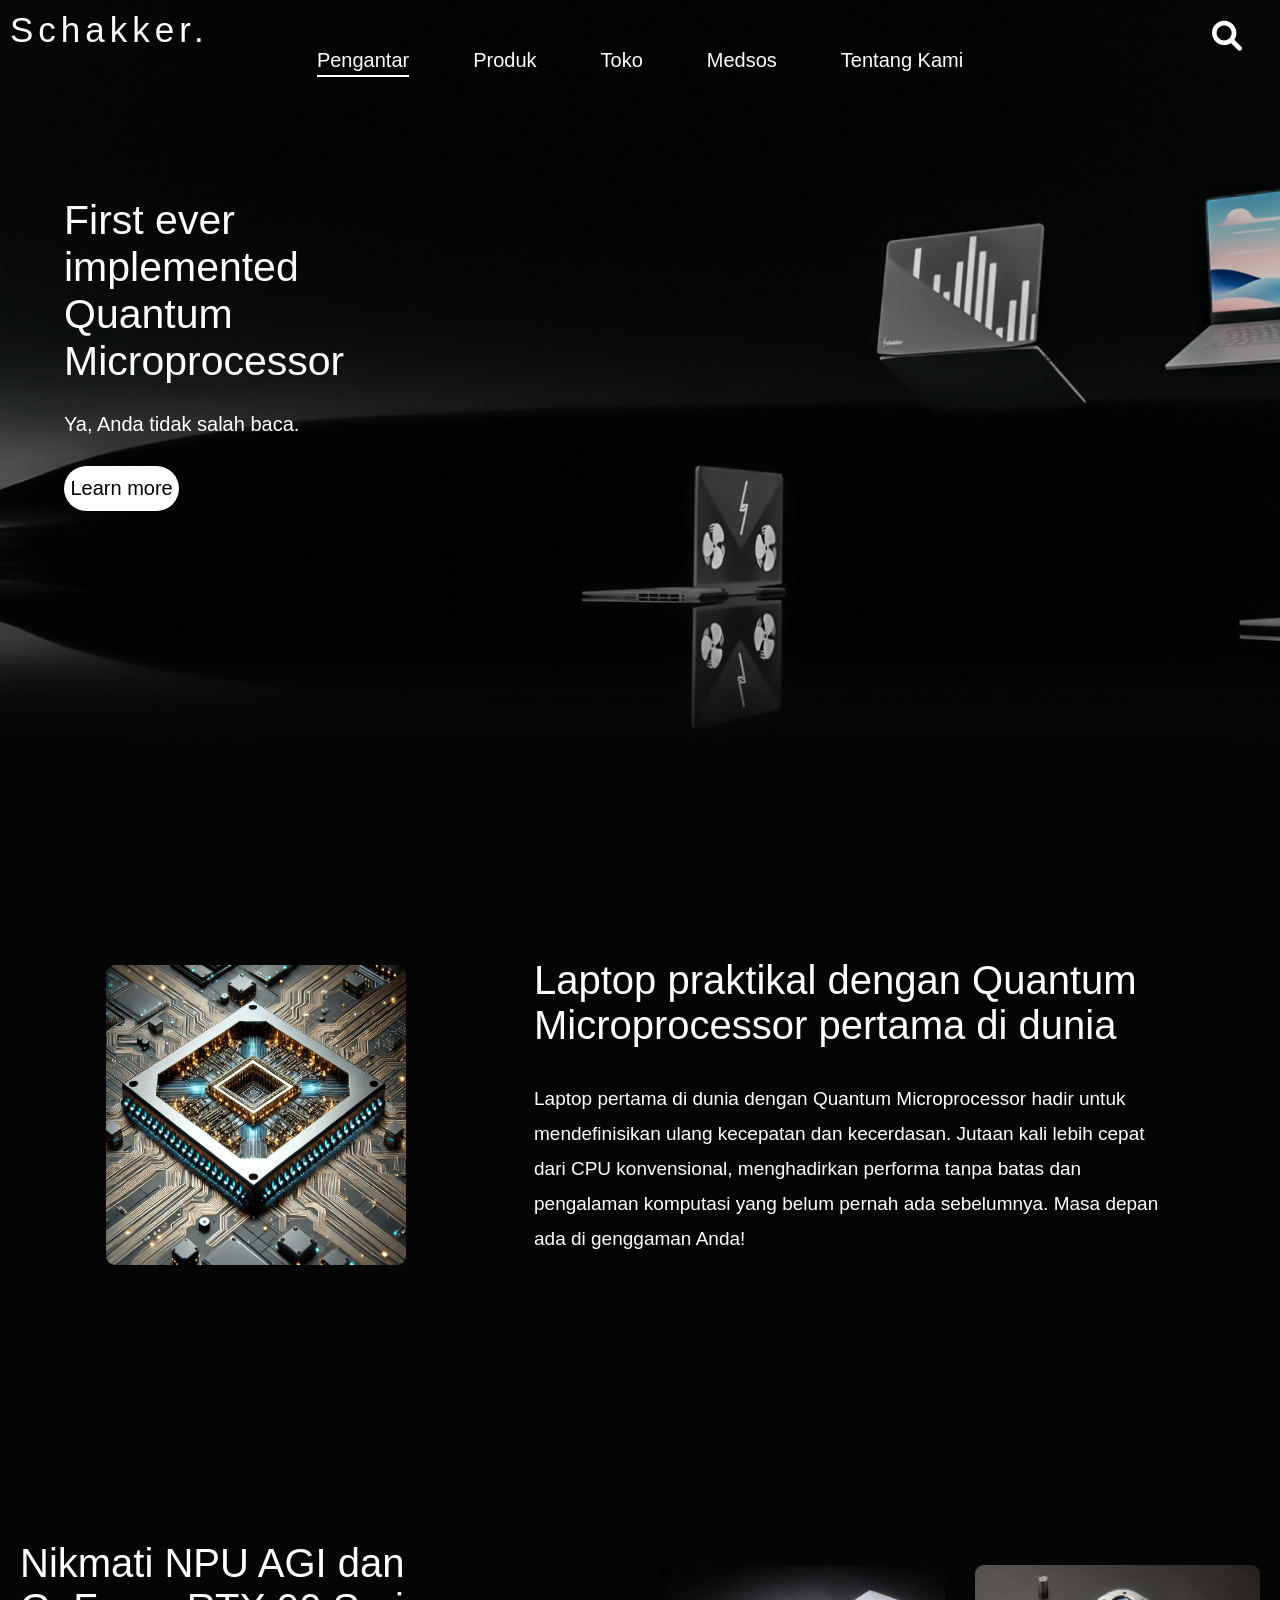
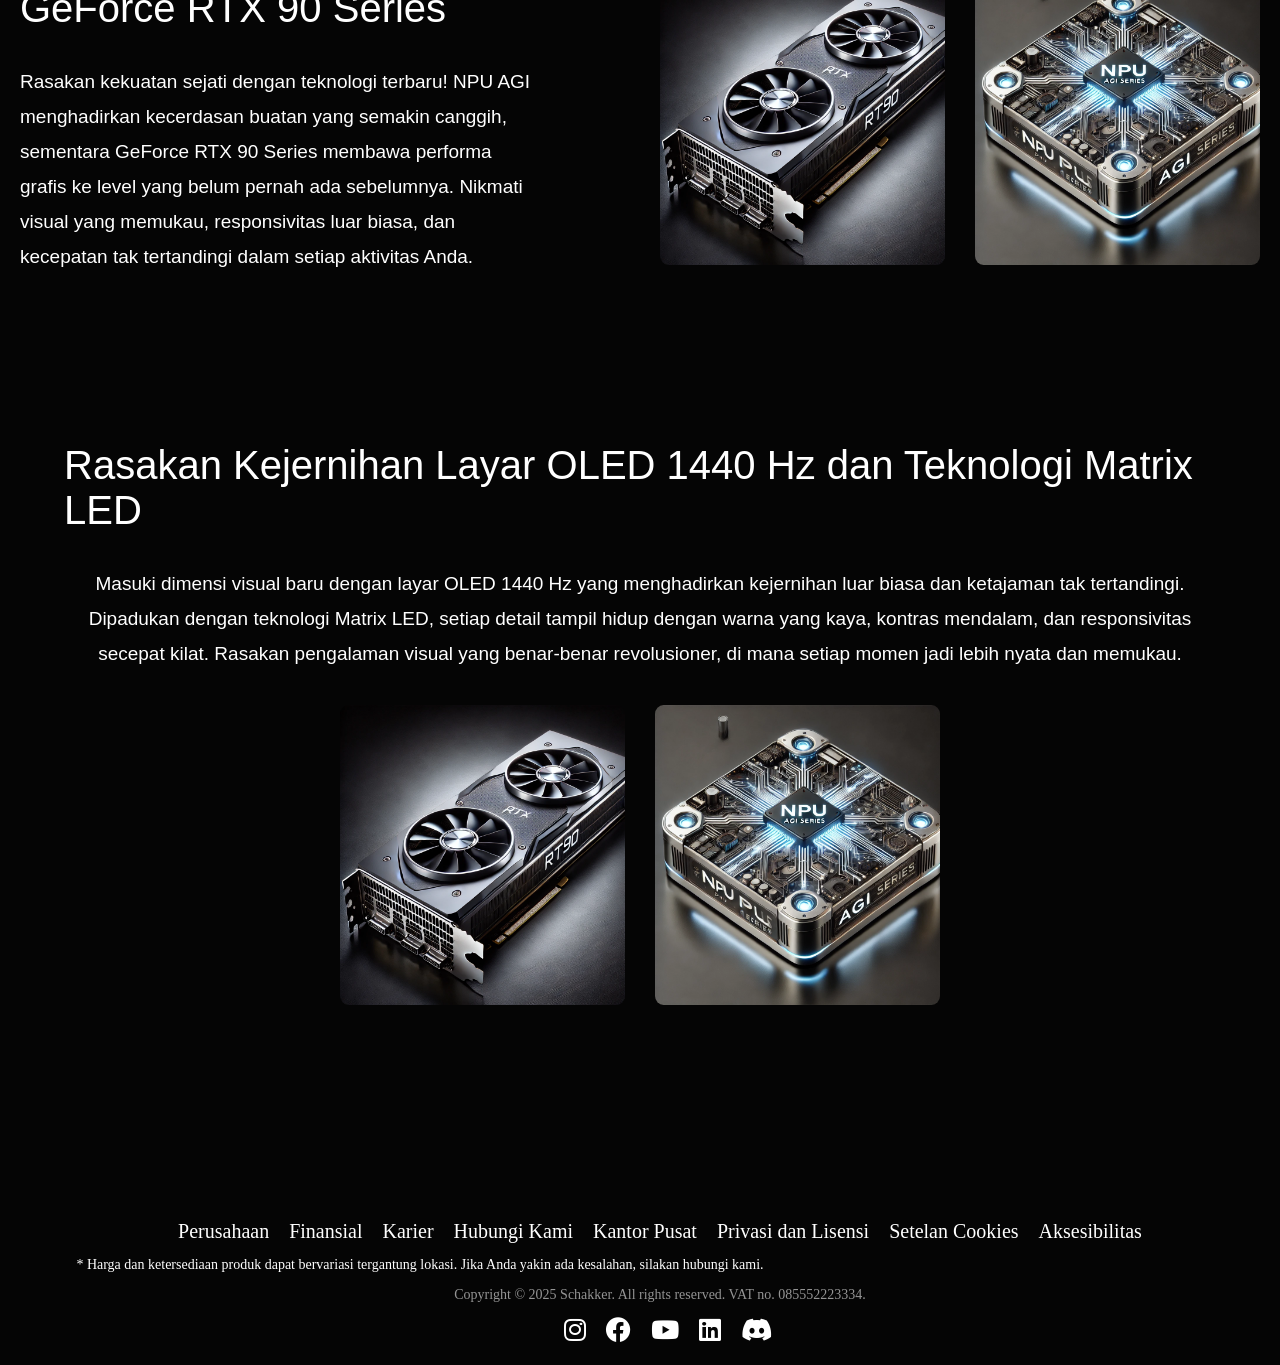
==== index.html @ 8a6276c9 "Initial commit" ====
<!DOCTYPE html>
<html lang="en">
  <head>
    <meta charset="UTF-8" />
    <meta name="viewport" content="width=device-width, initial-scale=1.0" />
    <title>Schakker</title>
    <link rel="stylesheet" href="style.css" />
    <link
      rel="stylesheet"
      href="https://cdnjs.cloudflare.com/ajax/libs/font-awesome/6.0.0/css/all.min.css"
    />
  </head>
  <body>
    <div class="background">
      <header class="header1">Schakker.</header>
      <nav class="container">
        <a href="#" class="active">Pengantar</a>
        <a href="index2.html">Produk</a>
        <a href="index3.html">Toko</a>
        <a href="index4.html">Medsos</a>
        <a href="#">Tentang Kami</a>
      </nav>
      <a href="#" class="search"><i class="fas fa-search"></i></a>
      <div class="text">
        <h1>First ever implemented Quantum Microprocessor</h1>
        <p>Ya, Anda tidak salah baca.</p>
        <a href="#" class="learnmore">Learn more</a>
      </div>
    </div>
    <section class="section1">
      <div class="article">
        <div class="image"></div>
        <div class="text2">
          <h1>
            Laptop praktikal dengan Quantum Microprocessor pertama di dunia
          </h1>
          <p>
            Laptop pertama di dunia dengan Quantum Microprocessor hadir untuk
            mendefinisikan ulang kecepatan dan kecerdasan. Jutaan kali lebih
            cepat dari CPU konvensional, menghadirkan performa tanpa batas dan
            pengalaman komputasi yang belum pernah ada sebelumnya. Masa depan
            ada di genggaman Anda!
          </p>
        </div>
      </div>
      <div class="article2">
        <div class="text3">
          <h1>Nikmati NPU AGI dan GeForce RTX 90 Series</h1>
          <p>
            Rasakan kekuatan sejati dengan teknologi terbaru! NPU AGI
            menghadirkan kecerdasan buatan yang semakin canggih, sementara
            GeForce RTX 90 Series membawa performa grafis ke level yang belum
            pernah ada sebelumnya. Nikmati visual yang memukau, responsivitas
            luar biasa, dan kecepatan tak tertandingi dalam setiap aktivitas
            Anda.
          </p>
        </div>
        <div class="image2">
          <div class="image2_1"></div>
          <div class="image2_2"></div>
        </div>
      </div>
      <div class="article3">
        <div class="text4">
          <h1>
            Rasakan Kejernihan Layar OLED 1440 Hz dan Teknologi Matrix LED
          </h1>
          <p>
            Masuki dimensi visual baru dengan layar OLED 1440 Hz yang
            menghadirkan kejernihan luar biasa dan ketajaman tak tertandingi.
            Dipadukan dengan teknologi Matrix LED, setiap detail tampil hidup
            dengan warna yang kaya, kontras mendalam, dan responsivitas secepat
            kilat. Rasakan pengalaman visual yang benar-benar revolusioner, di
            mana setiap momen jadi lebih nyata dan memukau.
          </p>
        </div>
        <div class="image3">
          <div class="image3_1"></div>
          <div class="image3_2"></div>
        </div>
      </div>
    </section>
    <footer class="footer">
      <div class="footer-links">
        <a href="#">Perusahaan</a>
        <a href="#">Finansial</a>
        <a href="#">Karier</a>
        <a href="#">Hubungi Kami</a>
        <a href="#">Kantor Pusat</a>
        <a href="#">Privasi dan Lisensi</a>
        <a href="#">Setelan Cookies</a>
        <a href="#">Aksesibilitas</a>
      </div>
      <p class="footer-text">
        * Harga dan ketersediaan produk dapat bervariasi tergantung lokasi. Jika
        Anda yakin ada kesalahan, silakan hubungi kami.
      </p>
      <p class="footer-copyright">
        Copyright &copy; 2025 Schakker. All rights reserved. VAT no.
        085552223334.
      </p>
      <div class="footer-sosmed">
        <a href="#"><i class="fab fa-instagram"></i></a>
        <a href="#"><i class="fab fa-facebook"></i></a>
        <a href="#"><i class="fab fa-youtube"></i></a>
        <a href="#"><i class="fab fa-linkedin"></i></a>
        <a href="#"><i class="fab fa-discord"></i></a>
      </div>
    </footer>
  </body>
</html>
---- style.css ----
body {
  margin: 0px;
  padding: 0px;
  overflow-x: hidden;
}

.background {
  margin: 0px;
  width: 100%;
  height: 88.9vh;
  background-image: url("image1.png");
  background-size: cover;
  background-repeat: no-repeat;
  background-position: 0px 0px;
}

.header1 {
  position: absolute;
  width: max-content;
  height: 40px;
  padding-top: 10px;
  padding-left: 10px;
  color: white;
  font-family: "Century Gothic", sans-serif;
  font-size: 35px;
  letter-spacing: 5px;
}

.container {
  position: relative;
  height: 30px;
  width: 100%;
  top: 45px;
  display: flex;
  justify-content: center;
  align-items: center;
  gap: 5%;
}

.container a {
  position: relative;
  text-decoration: none;
  color: white;
  font-family: "Century Gothic", sans-serif;
  font-size: 20px;
}

.container a::before {
  content: "";
  position: absolute;
  bottom: -5px;
  left: 0;
  width: 0%;
  height: 2px;
  background-color: white;
  transition: all 0.2s;
}

.container a.active::before {
  width: 100%;
}

.container a:hover::before {
  width: 100%;
}

.container:hover a.active::before {
  width: 0%;
}

.container a.active:hover::before {
  width: 100%;
}

.search {
  position: absolute;
  top: 20px;
  right: 3%;
  color: white;
  font-size: 30px;
  margin-left: 200px;
}

.text {
  position: absolute;
  top: 170px;
  left: 5%;
  width: 30%;
  color: white;
}

.text h1 {
  font-size: 41px;
  font-family: "Century Gothic", sans-serif;
  font-weight: lighter;
}

.text p {
  font-size: 20px;
  font-family: "Century Gothic", sans-serif;
  font-weight: lighter;
}

.learnmore {
  position: absolute;
  margin-top: 10px;
  height: 45px;
  width: 30%;
  border-radius: 30px;
  background-color: white;
  color: black;
  display: flex;
  justify-content: center;
  align-items: center;
  font-family: "Century Gothic", sans-serif;
  font-size: 20px;
  transition: 0.2s;
  text-decoration: none;
}

.learnmore:hover {
  background-color: rgb(184, 184, 184);
}

.section1 {
  display: flex;
  flex-direction: column;
  margin-top: 0px;
  color: rgb(255, 255, 255);
  background-color: rgb(5, 5, 5);
  height: 2000px;
  width: 100%;
}

.article {
  position: relative;
  top: 100px;
  color: rgb(255, 255, 255);
  height: 400px;
  display: flex;
  justify-content: center;
  align-items: center;
  width: 100%;
  gap: 10%;
}

.image {
  position: relative;
  top: 15px;
  height: 300px;
  width: 300px;
  background-image: url("image4.png");
  background-size: contain;
  border-radius: 3%;
}

.text2 {
  font-family: "Century Gothic", sans-serif;
  width: 50%;
}

.text2 h1 {
  font-weight: lighter;
  font-size: 40px;
}

.text2 p {
  font-size: 19px;
  line-height: 35px;
}

.article2 {
  position: relative;
  top: 300px;
  color: rgb(255, 255, 255);
  height: 400px;
  display: flex;
  justify-content: center;
  align-items: center;
  width: 100%;
  gap: 10%;
}

.text3 {
  font-family: "Century Gothic", sans-serif;
  width: 40%;
}

.text3 h1 {
  font-weight: lighter;
  font-size: 40px;
}

.text3 p {
  font-size: 19px;
  line-height: 35px;
}

.image2 {
  position: relative;
  display: flex;
  justify-content: center;
  align-items: center;
  gap: 5%;
}

.image2_1 {
  position: relative;
  top: 15px;
  height: 300px;
  width: 300px;
  background-image: url("image5.png");
  background-size: cover;
  border-radius: 3%;
}

.image2_2 {
  position: relative;
  top: 15px;
  height: 300px;
  width: 300px;
  background-image: url("image6.png");
  background-size: cover;
  border-radius: 3%;
}

.article3 {
  position: relative;
  top: 500px;
  color: rgb(255, 255, 255);
  height: 400px;
  display: flex;
  flex-direction: column;
  justify-content: center;
  align-items: center;
  width: 100%;
  gap: 10%;
}

.text4 {
  font-family: "Century Gothic", sans-serif;
  width: 90%;
}

.text4 h1 {
  display: flex;
  justify-content: center;
  font-weight: lighter;
  font-size: 40px;
}

.text4 p {
  display: flex;
  text-align: center;
  font-size: 19px;
  font-weight: lighter;
  line-height: 35px;
}

.image3 {
  position: relative;
  display: flex;
  justify-content: center;
  align-items: center;
  gap: 5%;
}

.image3_1 {
  position: relative;
  top: 15px;
  height: 300px;
  width: 300px;
  background-image: url("image5.png");
  background-size: cover;
  border-radius: 3%;
}

.image3_2 {
  position: relative;
  top: 15px;
  height: 300px;
  width: 300px;
  background-image: url("image6.png");
  background-size: cover;
  border-radius: 3%;
}

.footer {
  background-color: #050505;
  width: 100%;
  color: white;
  padding: 20px;
  text-align: center;
  font-size: 20px;
}

.footer-links {
  display: flex;
  justify-content: center;
  gap: 20px;
}

.footer-links a {
  color: white;
  text-decoration: none;
  font-weight: 500;
  transition: 0.3s;
}

.footer-links a:hover {
  color: rgb(0, 187, 255);
}

.footer-text {
  font-size: 14px;
  max-width: 800px;
  justify-self: center;
}

.footer-copyright {
  font-size: 14px;
  margin-top: 5px;
  color: #949494;
}

.footer-sosmed {
  margin-top: 10px;
}

.footer-sosmed a {
  color: white;
  font-size: 25px;
  transition: 0.3s;
  margin-left: 15px;
}

.footer-sosmed a:hover {
  color: rgb(247, 91, 184);
}
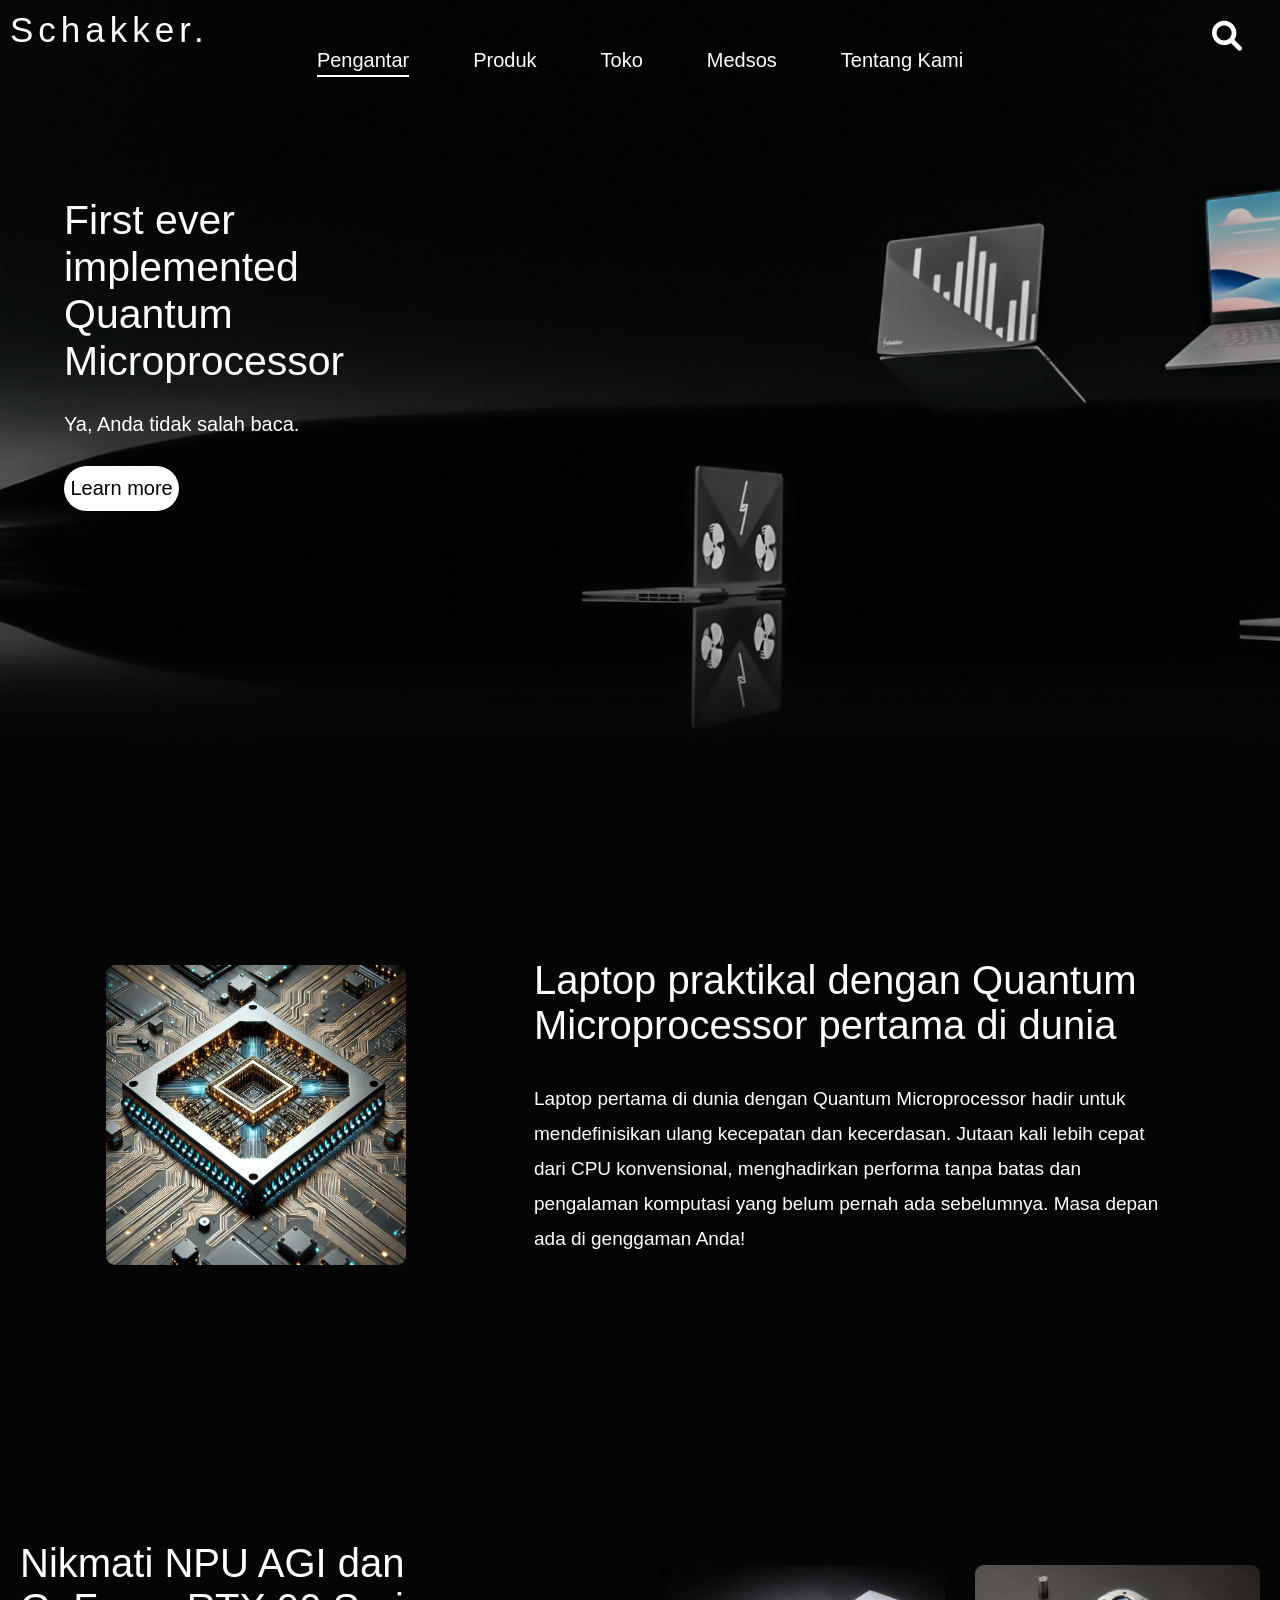
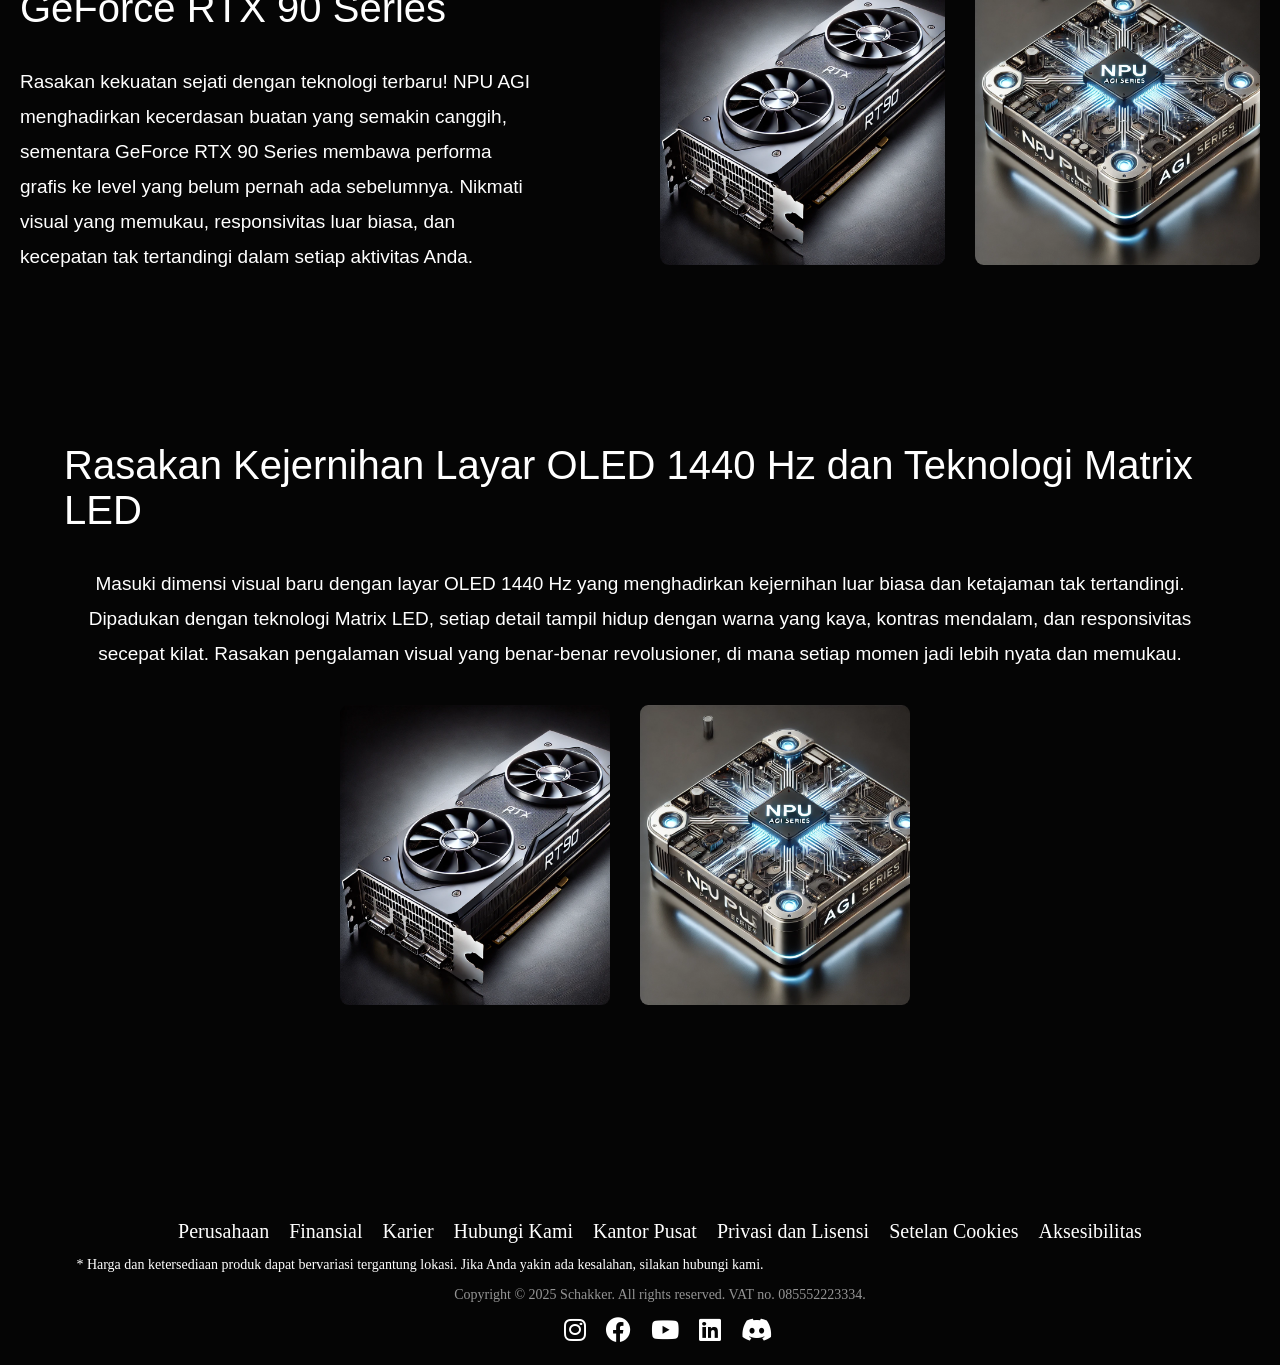
==== commit 1add64ea: "feat: adding div for a new image" ====
--- a/index.html
+++ b/index.html
@@ -18,7 +18,7 @@
         <a href="index2.html">Produk</a>
         <a href="index3.html">Toko</a>
         <a href="index4.html">Medsos</a>
-        <a href="#">Tentang Kami</a>
+        <a href="index5.html">Tentang Kami</a>
       </nav>
       <a href="#" class="search"><i class="fas fa-search"></i></a>
       <div class="text">
@@ -77,6 +77,7 @@
         <div class="image3">
           <div class="image3_1"></div>
           <div class="image3_2"></div>
+          <div class="image3_3"></div>
         </div>
       </div>
     </section>
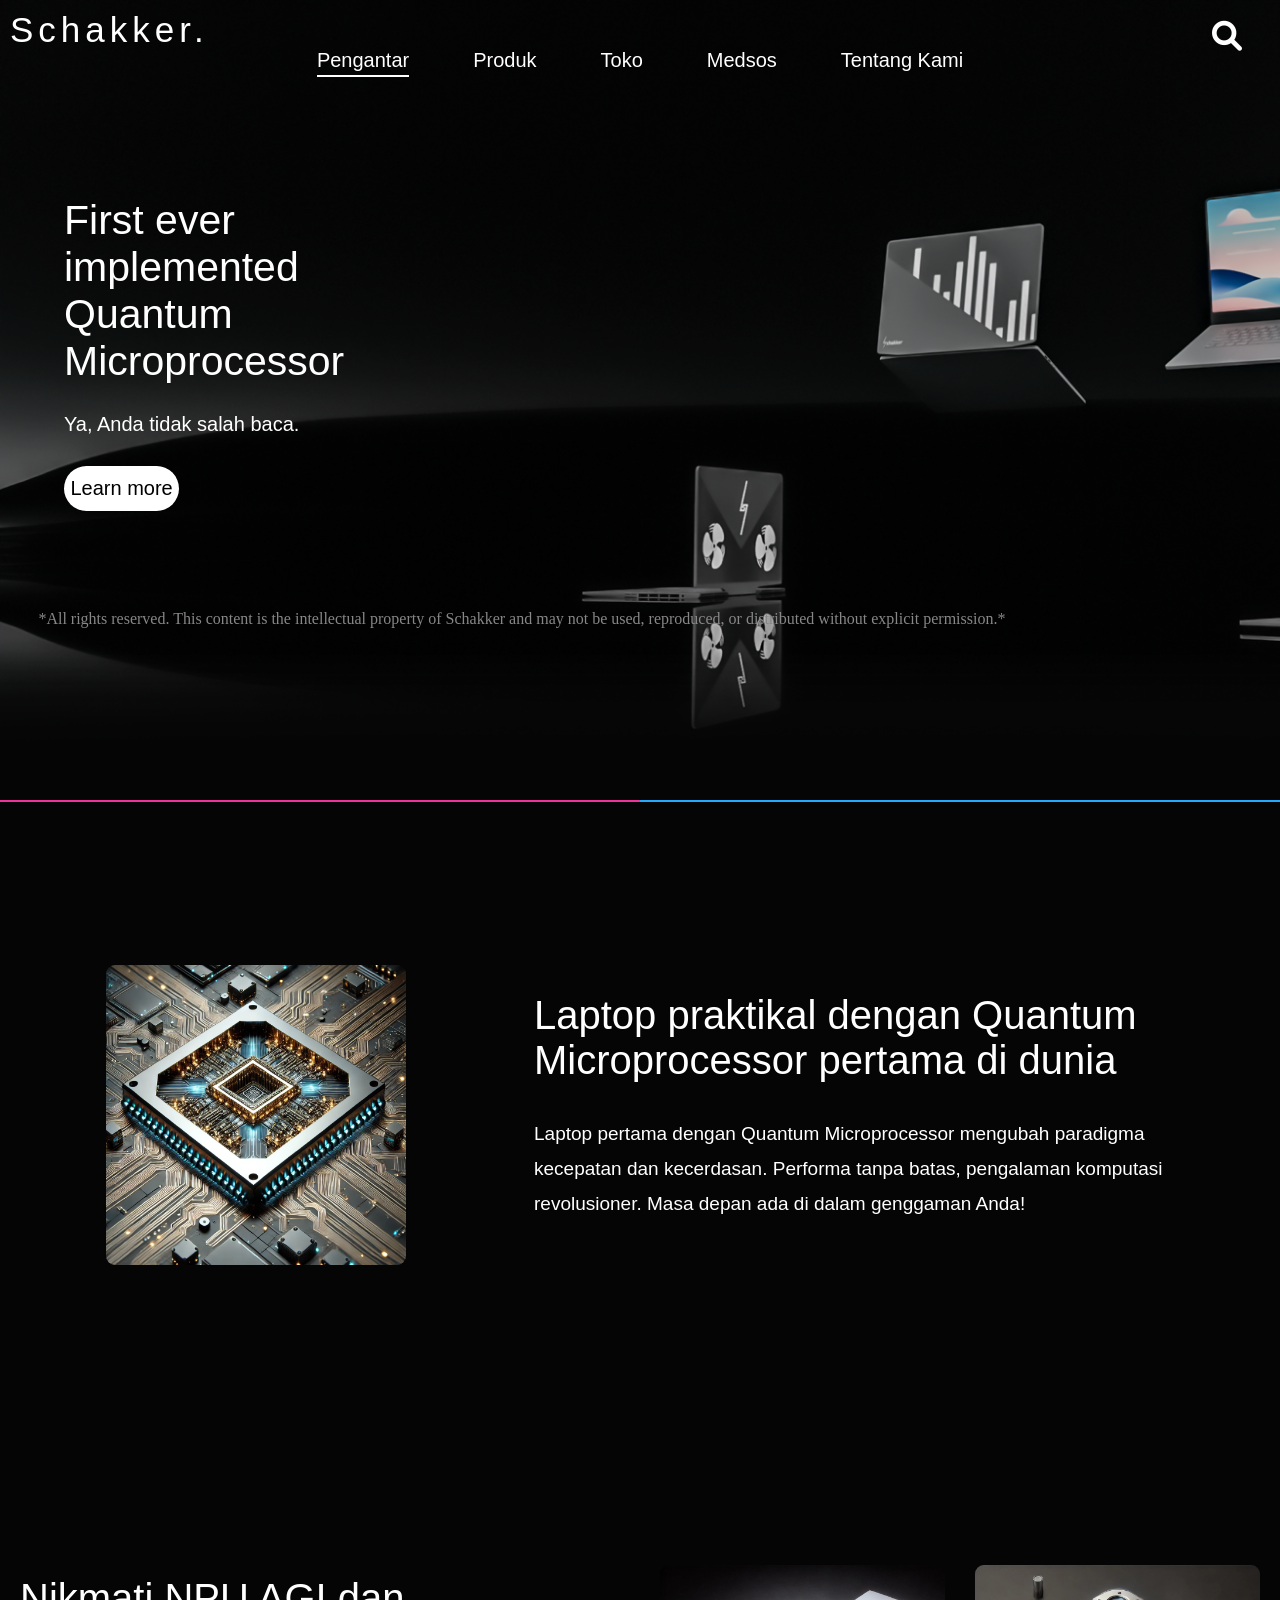
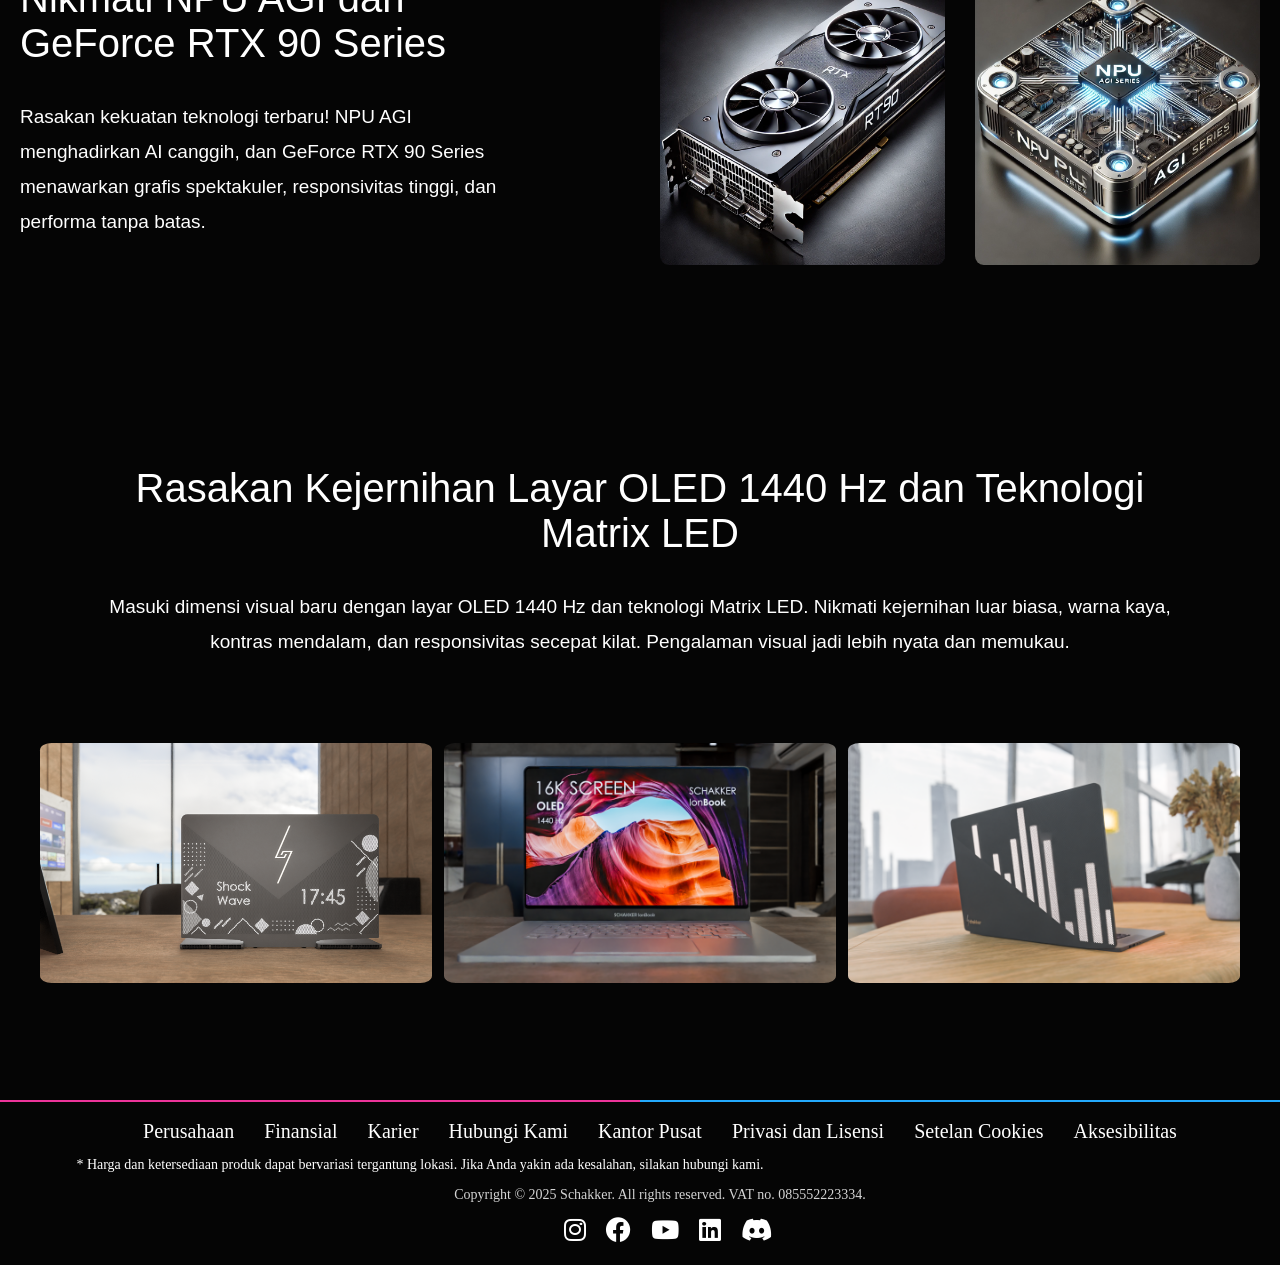
==== commit f5fec84e: "Add files via upload" ====
--- a/index.html
+++ b/index.html
@@ -1,112 +1,118 @@
-<!DOCTYPE html>
-<html lang="en">
-  <head>
-    <meta charset="UTF-8" />
-    <meta name="viewport" content="width=device-width, initial-scale=1.0" />
-    <title>Schakker</title>
-    <link rel="stylesheet" href="style.css" />
-    <link
-      rel="stylesheet"
-      href="https://cdnjs.cloudflare.com/ajax/libs/font-awesome/6.0.0/css/all.min.css"
-    />
-  </head>
-  <body>
-    <div class="background">
-      <header class="header1">Schakker.</header>
-      <nav class="container">
-        <a href="#" class="active">Pengantar</a>
-        <a href="index2.html">Produk</a>
-        <a href="index3.html">Toko</a>
-        <a href="index4.html">Medsos</a>
-        <a href="index5.html">Tentang Kami</a>
-      </nav>
-      <a href="#" class="search"><i class="fas fa-search"></i></a>
-      <div class="text">
-        <h1>First ever implemented Quantum Microprocessor</h1>
-        <p>Ya, Anda tidak salah baca.</p>
-        <a href="#" class="learnmore">Learn more</a>
-      </div>
-    </div>
-    <section class="section1">
-      <div class="article">
-        <div class="image"></div>
-        <div class="text2">
-          <h1>
-            Laptop praktikal dengan Quantum Microprocessor pertama di dunia
-          </h1>
-          <p>
-            Laptop pertama di dunia dengan Quantum Microprocessor hadir untuk
-            mendefinisikan ulang kecepatan dan kecerdasan. Jutaan kali lebih
-            cepat dari CPU konvensional, menghadirkan performa tanpa batas dan
-            pengalaman komputasi yang belum pernah ada sebelumnya. Masa depan
-            ada di genggaman Anda!
-          </p>
-        </div>
-      </div>
-      <div class="article2">
-        <div class="text3">
-          <h1>Nikmati NPU AGI dan GeForce RTX 90 Series</h1>
-          <p>
-            Rasakan kekuatan sejati dengan teknologi terbaru! NPU AGI
-            menghadirkan kecerdasan buatan yang semakin canggih, sementara
-            GeForce RTX 90 Series membawa performa grafis ke level yang belum
-            pernah ada sebelumnya. Nikmati visual yang memukau, responsivitas
-            luar biasa, dan kecepatan tak tertandingi dalam setiap aktivitas
-            Anda.
-          </p>
-        </div>
-        <div class="image2">
-          <div class="image2_1"></div>
-          <div class="image2_2"></div>
-        </div>
-      </div>
-      <div class="article3">
-        <div class="text4">
-          <h1>
-            Rasakan Kejernihan Layar OLED 1440 Hz dan Teknologi Matrix LED
-          </h1>
-          <p>
-            Masuki dimensi visual baru dengan layar OLED 1440 Hz yang
-            menghadirkan kejernihan luar biasa dan ketajaman tak tertandingi.
-            Dipadukan dengan teknologi Matrix LED, setiap detail tampil hidup
-            dengan warna yang kaya, kontras mendalam, dan responsivitas secepat
-            kilat. Rasakan pengalaman visual yang benar-benar revolusioner, di
-            mana setiap momen jadi lebih nyata dan memukau.
-          </p>
-        </div>
-        <div class="image3">
-          <div class="image3_1"></div>
-          <div class="image3_2"></div>
-          <div class="image3_3"></div>
-        </div>
-      </div>
-    </section>
-    <footer class="footer">
-      <div class="footer-links">
-        <a href="#">Perusahaan</a>
-        <a href="#">Finansial</a>
-        <a href="#">Karier</a>
-        <a href="#">Hubungi Kami</a>
-        <a href="#">Kantor Pusat</a>
-        <a href="#">Privasi dan Lisensi</a>
-        <a href="#">Setelan Cookies</a>
-        <a href="#">Aksesibilitas</a>
-      </div>
-      <p class="footer-text">
-        * Harga dan ketersediaan produk dapat bervariasi tergantung lokasi. Jika
-        Anda yakin ada kesalahan, silakan hubungi kami.
-      </p>
-      <p class="footer-copyright">
-        Copyright &copy; 2025 Schakker. All rights reserved. VAT no.
-        085552223334.
-      </p>
-      <div class="footer-sosmed">
-        <a href="#"><i class="fab fa-instagram"></i></a>
-        <a href="#"><i class="fab fa-facebook"></i></a>
-        <a href="#"><i class="fab fa-youtube"></i></a>
-        <a href="#"><i class="fab fa-linkedin"></i></a>
-        <a href="#"><i class="fab fa-discord"></i></a>
-      </div>
-    </footer>
-  </body>
-</html>
+<!DOCTYPE html>
+<html lang="en">
+  <head>
+    <meta charset="UTF-8" />
+    <meta name="viewport" content="width=device-width, initial-scale=1.0" />
+    <title>Schakker</title>
+    <link rel="stylesheet" href="style.css" />
+    <link
+      rel="stylesheet"
+      href="https://cdnjs.cloudflare.com/ajax/libs/font-awesome/6.0.0/css/all.min.css"
+    />
+  </head>
+  <body>
+    <div class="background">
+      <header class="header1">Schakker.</header>
+      <nav class="container">
+        <a href="#" class="active">Pengantar</a>
+        <a href="index2.html">Produk</a>
+        <a href="index3.html">Toko</a>
+        <a href="index4.html">Medsos</a>
+        <a href="index5.html">Tentang Kami</a>
+      </nav>
+      <a href="#" class="search"><i class="fas fa-search"></i></a>
+      <div class="text">
+        <h1>First ever implemented Quantum Microprocessor</h1>
+        <p>Ya, Anda tidak salah baca.</p>
+        <a href="#" class="learnmore">Learn more</a>
+      </div>
+    </div>
+    <div class="rights">
+      *All rights reserved. This content is the intellectual property of
+      Schakker and may not be used, reproduced, or distributed without explicit
+      permission.*
+    </div>
+    <div class="border">
+      <div class="border1"></div>
+      <div class="border2"></div>
+    </div>
+    <section class="section1">
+      <div class="article">
+        <div class="image"></div>
+        <div class="text2">
+          <h1>
+            Laptop praktikal dengan Quantum Microprocessor pertama di dunia
+          </h1>
+          <p>
+            Laptop pertama dengan Quantum Microprocessor mengubah paradigma
+            kecepatan dan kecerdasan. Performa tanpa batas, pengalaman komputasi
+            revolusioner. Masa depan ada di dalam genggaman Anda!
+          </p>
+        </div>
+      </div>
+      <div class="article2">
+        <div class="text3">
+          <h1>Nikmati NPU AGI dan GeForce RTX 90 Series</h1>
+          <p>
+            Rasakan kekuatan teknologi terbaru! NPU AGI menghadirkan AI canggih,
+            dan GeForce RTX 90 Series menawarkan grafis spektakuler,
+            responsivitas tinggi, dan performa tanpa batas.
+          </p>
+        </div>
+        <div class="image2">
+          <div class="image2_1"></div>
+          <div class="image2_2"></div>
+        </div>
+      </div>
+      <div class="article3">
+        <div class="text4">
+          <h1>
+            Rasakan Kejernihan Layar OLED 1440 Hz dan Teknologi Matrix LED
+          </h1>
+          <p>
+            Masuki dimensi visual baru dengan layar OLED 1440 Hz dan teknologi
+            Matrix LED. Nikmati kejernihan luar biasa, warna kaya, kontras
+            mendalam, dan responsivitas secepat kilat. Pengalaman visual jadi
+            lebih nyata dan memukau.
+          </p>
+        </div>
+        <div class="image3">
+          <div class="image3_1"></div>
+          <div class="image3_2"></div>
+          <div class="image3_3"></div>
+        </div>
+      </div>
+    </section>
+    <div class="border">
+      <div class="border1"></div>
+      <div class="border2"></div>
+    </div>
+    <footer class="footer">
+      <div class="footer-links">
+        <a href="#">Perusahaan</a>
+        <a href="#">Finansial</a>
+        <a href="#">Karier</a>
+        <a href="#">Hubungi Kami</a>
+        <a href="#">Kantor Pusat</a>
+        <a href="#">Privasi dan Lisensi</a>
+        <a href="#">Setelan Cookies</a>
+        <a href="#">Aksesibilitas</a>
+      </div>
+      <p class="footer-text">
+        * Harga dan ketersediaan produk dapat bervariasi tergantung lokasi. Jika
+        Anda yakin ada kesalahan, silakan hubungi kami.
+      </p>
+      <p class="footer-copyright">
+        Copyright &copy; 2025 Schakker. All rights reserved. VAT no.
+        085552223334.
+      </p>
+      <div class="footer-sosmed">
+        <a href="#"><i class="fab fa-instagram"></i></a>
+        <a href="#"><i class="fab fa-facebook"></i></a>
+        <a href="#"><i class="fab fa-youtube"></i></a>
+        <a href="#"><i class="fab fa-linkedin"></i></a>
+        <a href="#"><i class="fab fa-discord"></i></a>
+      </div>
+    </footer>
+  </body>
+</html>
--- a/style.css
+++ b/style.css
@@ -1,339 +1,378 @@
-body {
-  margin: 0px;
-  padding: 0px;
-  overflow-x: hidden;
-}
-
-.background {
-  margin: 0px;
-  width: 100%;
-  height: 88.9vh;
-  background-image: url("image1.png");
-  background-size: cover;
-  background-repeat: no-repeat;
-  background-position: 0px 0px;
-}
-
-.header1 {
-  position: absolute;
-  width: max-content;
-  height: 40px;
-  padding-top: 10px;
-  padding-left: 10px;
-  color: white;
-  font-family: "Century Gothic", sans-serif;
-  font-size: 35px;
-  letter-spacing: 5px;
-}
-
-.container {
-  position: relative;
-  height: 30px;
-  width: 100%;
-  top: 45px;
-  display: flex;
-  justify-content: center;
-  align-items: center;
-  gap: 5%;
-}
-
-.container a {
-  position: relative;
-  text-decoration: none;
-  color: white;
-  font-family: "Century Gothic", sans-serif;
-  font-size: 20px;
-}
-
-.container a::before {
-  content: "";
-  position: absolute;
-  bottom: -5px;
-  left: 0;
-  width: 0%;
-  height: 2px;
-  background-color: white;
-  transition: all 0.2s;
-}
-
-.container a.active::before {
-  width: 100%;
-}
-
-.container a:hover::before {
-  width: 100%;
-}
-
-.container:hover a.active::before {
-  width: 0%;
-}
-
-.container a.active:hover::before {
-  width: 100%;
-}
-
-.search {
-  position: absolute;
-  top: 20px;
-  right: 3%;
-  color: white;
-  font-size: 30px;
-  margin-left: 200px;
-}
-
-.text {
-  position: absolute;
-  top: 170px;
-  left: 5%;
-  width: 30%;
-  color: white;
-}
-
-.text h1 {
-  font-size: 41px;
-  font-family: "Century Gothic", sans-serif;
-  font-weight: lighter;
-}
-
-.text p {
-  font-size: 20px;
-  font-family: "Century Gothic", sans-serif;
-  font-weight: lighter;
-}
-
-.learnmore {
-  position: absolute;
-  margin-top: 10px;
-  height: 45px;
-  width: 30%;
-  border-radius: 30px;
-  background-color: white;
-  color: black;
-  display: flex;
-  justify-content: center;
-  align-items: center;
-  font-family: "Century Gothic", sans-serif;
-  font-size: 20px;
-  transition: 0.2s;
-  text-decoration: none;
-}
-
-.learnmore:hover {
-  background-color: rgb(184, 184, 184);
-}
-
-.section1 {
-  display: flex;
-  flex-direction: column;
-  margin-top: 0px;
-  color: rgb(255, 255, 255);
-  background-color: rgb(5, 5, 5);
-  height: 2000px;
-  width: 100%;
-}
-
-.article {
-  position: relative;
-  top: 100px;
-  color: rgb(255, 255, 255);
-  height: 400px;
-  display: flex;
-  justify-content: center;
-  align-items: center;
-  width: 100%;
-  gap: 10%;
-}
-
-.image {
-  position: relative;
-  top: 15px;
-  height: 300px;
-  width: 300px;
-  background-image: url("image4.png");
-  background-size: contain;
-  border-radius: 3%;
-}
-
-.text2 {
-  font-family: "Century Gothic", sans-serif;
-  width: 50%;
-}
-
-.text2 h1 {
-  font-weight: lighter;
-  font-size: 40px;
-}
-
-.text2 p {
-  font-size: 19px;
-  line-height: 35px;
-}
-
-.article2 {
-  position: relative;
-  top: 300px;
-  color: rgb(255, 255, 255);
-  height: 400px;
-  display: flex;
-  justify-content: center;
-  align-items: center;
-  width: 100%;
-  gap: 10%;
-}
-
-.text3 {
-  font-family: "Century Gothic", sans-serif;
-  width: 40%;
-}
-
-.text3 h1 {
-  font-weight: lighter;
-  font-size: 40px;
-}
-
-.text3 p {
-  font-size: 19px;
-  line-height: 35px;
-}
-
-.image2 {
-  position: relative;
-  display: flex;
-  justify-content: center;
-  align-items: center;
-  gap: 5%;
-}
-
-.image2_1 {
-  position: relative;
-  top: 15px;
-  height: 300px;
-  width: 300px;
-  background-image: url("image5.png");
-  background-size: cover;
-  border-radius: 3%;
-}
-
-.image2_2 {
-  position: relative;
-  top: 15px;
-  height: 300px;
-  width: 300px;
-  background-image: url("image6.png");
-  background-size: cover;
-  border-radius: 3%;
-}
-
-.article3 {
-  position: relative;
-  top: 500px;
-  color: rgb(255, 255, 255);
-  height: 400px;
-  display: flex;
-  flex-direction: column;
-  justify-content: center;
-  align-items: center;
-  width: 100%;
-  gap: 10%;
-}
-
-.text4 {
-  font-family: "Century Gothic", sans-serif;
-  width: 90%;
-}
-
-.text4 h1 {
-  display: flex;
-  justify-content: center;
-  font-weight: lighter;
-  font-size: 40px;
-}
-
-.text4 p {
-  display: flex;
-  text-align: center;
-  font-size: 19px;
-  font-weight: lighter;
-  line-height: 35px;
-}
-
-.image3 {
-  position: relative;
-  display: flex;
-  justify-content: center;
-  align-items: center;
-  gap: 5%;
-}
-
-.image3_1 {
-  position: relative;
-  top: 15px;
-  height: 300px;
-  width: 300px;
-  background-image: url("image5.png");
-  background-size: cover;
-  border-radius: 3%;
-}
-
-.image3_2 {
-  position: relative;
-  top: 15px;
-  height: 300px;
-  width: 300px;
-  background-image: url("image6.png");
-  background-size: cover;
-  border-radius: 3%;
-}
-
-.footer {
-  background-color: #050505;
-  width: 100%;
-  color: white;
-  padding: 20px;
-  text-align: center;
-  font-size: 20px;
-}
-
-.footer-links {
-  display: flex;
-  justify-content: center;
-  gap: 20px;
-}
-
-.footer-links a {
-  color: white;
-  text-decoration: none;
-  font-weight: 500;
-  transition: 0.3s;
-}
-
-.footer-links a:hover {
-  color: rgb(0, 187, 255);
-}
-
-.footer-text {
-  font-size: 14px;
-  max-width: 800px;
-  justify-self: center;
-}
-
-.footer-copyright {
-  font-size: 14px;
-  margin-top: 5px;
-  color: #949494;
-}
-
-.footer-sosmed {
-  margin-top: 10px;
-}
-
-.footer-sosmed a {
-  color: white;
-  font-size: 25px;
-  transition: 0.3s;
-  margin-left: 15px;
-}
-
-.footer-sosmed a:hover {
-  color: rgb(247, 91, 184);
-}
+body {
+  margin: 0px;
+  padding: 0px;
+  overflow-x: hidden;
+}
+
+.background {
+  margin: 0px;
+  width: 100%;
+  height: 88.9vh;
+  background-image: url("image1.png");
+  background-size: cover;
+  background-repeat: no-repeat;
+  background-position: 0px 0px;
+}
+
+.header1 {
+  position: absolute;
+  width: max-content;
+  height: 12%;
+  padding-top: 10px;
+  padding-left: 10px;
+  color: white;
+  font-family: "Century Gothic", sans-serif;
+  font-size: 35px;
+  letter-spacing: 5px;
+}
+
+.container {
+  position: relative;
+  height: 30px;
+  width: 100%;
+  top: 45px;
+  display: flex;
+  justify-content: center;
+  align-items: center;
+  gap: 5%;
+}
+
+.container a {
+  position: relative;
+  text-decoration: none;
+  color: white;
+  font-family: "Century Gothic", sans-serif;
+  font-size: 20px;
+}
+
+.container a::before {
+  content: "";
+  position: absolute;
+  bottom: -5px;
+  left: 0;
+  width: 0%;
+  height: 2px;
+  background-color: white;
+  transition: all 0.2s;
+}
+
+.container a.active::before {
+  width: 100%;
+}
+
+.container a:hover::before {
+  width: 100%;
+}
+
+.container:hover a.active::before {
+  width: 0%;
+}
+
+.container a.active:hover::before {
+  width: 100%;
+}
+
+.search {
+  position: absolute;
+  top: 20px;
+  right: 3%;
+  color: white;
+  font-size: 30px;
+  margin-left: 200px;
+}
+
+.text {
+  position: absolute;
+  top: 170px;
+  left: 5%;
+  width: 30%;
+  color: white;
+}
+
+.text h1 {
+  font-size: 41px;
+  font-family: "Century Gothic", sans-serif;
+  font-weight: lighter;
+}
+
+.text p {
+  font-size: 20px;
+  font-family: "Century Gothic", sans-serif;
+  font-weight: lighter;
+}
+
+.learnmore {
+  position: absolute;
+  margin-top: 10px;
+  height: 45px;
+  width: 30%;
+  border-radius: 30px;
+  background-color: white;
+  color: black;
+  display: flex;
+  justify-content: center;
+  align-items: center;
+  font-family: "Century Gothic", sans-serif;
+  font-size: 20px;
+  transition: 0.2s;
+  text-decoration: none;
+}
+
+.learnmore:hover {
+  background-color: rgb(184, 184, 184);
+}
+
+.rights {
+  position: absolute;
+  top: 610px;
+  padding-left: 3%;
+  color: rgb(135, 135, 135);
+  font-weight: lighter;
+}
+
+.border {
+  position: absolute;
+  width: 100%;
+  height: 2px;
+  display: flex;
+}
+
+.border1 {
+  width: 50%;
+  background-color: rgb(237, 52, 154);
+}
+
+.border2 {
+  width: 50%;
+  background-color: rgb(36, 170, 253);
+}
+
+.section1 {
+  display: flex;
+  flex-direction: column;
+  margin-top: 0px;
+  color: rgb(255, 255, 255);
+  background-color: rgb(5, 5, 5);
+  height: 1900px;
+  width: 100%;
+}
+
+.article {
+  position: relative;
+  top: 100px;
+  color: rgb(255, 255, 255);
+  height: 400px;
+  display: flex;
+  justify-content: center;
+  align-items: center;
+  width: 100%;
+  gap: 10%;
+}
+
+.image {
+  position: relative;
+  top: 15px;
+  height: 300px;
+  width: 300px;
+  background-image: url("image4.png");
+  background-size: contain;
+  border-radius: 3%;
+}
+
+.text2 {
+  font-family: "Century Gothic", sans-serif;
+  width: 50%;
+}
+
+.text2 h1 {
+  font-weight: lighter;
+  font-size: 40px;
+}
+
+.text2 p {
+  font-size: 19px;
+  line-height: 35px;
+}
+
+.article2 {
+  position: relative;
+  top: 300px;
+  color: rgb(255, 255, 255);
+  height: 400px;
+  display: flex;
+  justify-content: center;
+  align-items: center;
+  width: 100%;
+  gap: 10%;
+}
+
+.text3 {
+  font-family: "Century Gothic", sans-serif;
+  width: 40%;
+}
+
+.text3 h1 {
+  font-weight: lighter;
+  font-size: 40px;
+}
+
+.text3 p {
+  font-size: 19px;
+  line-height: 35px;
+}
+
+.image2 {
+  position: relative;
+  display: flex;
+  justify-content: center;
+  align-items: center;
+  gap: 5%;
+}
+
+.image2_1 {
+  position: relative;
+  top: 15px;
+  height: 300px;
+  width: 300px;
+  background-image: url("image5.png");
+  background-size: cover;
+  border-radius: 3%;
+}
+
+.image2_2 {
+  position: relative;
+  top: 15px;
+  height: 300px;
+  width: 300px;
+  background-image: url("image6.png");
+  background-size: cover;
+  border-radius: 3%;
+  background-position: -5px 0px;
+}
+
+.article3 {
+  position: relative;
+  top: 500px;
+  color: rgb(255, 255, 255);
+  height: 400px;
+  display: flex;
+  flex-direction: column;
+  justify-content: center;
+  align-items: center;
+  width: 100%;
+  gap: 10%;
+}
+
+.text4 {
+  font-family: "Century Gothic", sans-serif;
+  width: 85%;
+}
+
+.text4 h1 {
+  display: flex;
+  text-align: center;
+  justify-content: center;
+  font-weight: lighter;
+  font-size: 40px;
+}
+
+.text4 p {
+  display: flex;
+  text-align: center;
+  font-size: 19px;
+  font-weight: lighter;
+  line-height: 35px;
+}
+
+.image3 {
+  margin-top: 50px;
+  position: relative;
+  display: flex;
+  justify-content: center;
+  align-items: center;
+  gap: 1%;
+}
+
+.image3_1 {
+  position: relative;
+  top: 15px;
+  height: 240px;
+  width: 400px;
+  background-image: url("image7.png");
+  background-size: cover;
+  border-radius: 3%;
+}
+
+.image3_2 {
+  position: relative;
+  top: 15px;
+  height: 240px;
+  width: 400px;
+  background-image: url("image8.png");
+  background-size: cover;
+  background-position: -20px;
+  border-radius: 3%;
+}
+
+.image3_3 {
+  position: relative;
+  top: 15px;
+  height: 240px;
+  width: 400px;
+  background-image: url("image9.png");
+  background-size: cover;
+  border-radius: 3%;
+}
+
+.footer {
+  background-color: rgb(5, 5, 5);
+  width: 100%;
+  color: rgb(255, 255, 255);
+  padding: 20px;
+  text-align: center;
+  font-size: 20px;
+}
+
+.footer-links {
+  display: flex;
+  justify-content: center;
+  gap: 30px;
+}
+
+.footer-links a {
+  color: rgb(255, 255, 255);
+  text-decoration: none;
+  font-weight: 500;
+  transition: 0.3s;
+}
+
+.footer-links a:hover {
+  color: rgb(0, 187, 255);
+}
+
+.footer-text {
+  font-size: 14px;
+  max-width: 800px;
+  justify-self: center;
+}
+
+.footer-copyright {
+  font-size: 14px;
+  margin-top: 5px;
+  color: #d4d4d4;
+}
+
+.footer-sosmed {
+  margin-top: 10px;
+}
+
+.footer-sosmed a {
+  color: rgb(255, 255, 255);
+  font-size: 25px;
+  transition: 0.3s;
+  margin-left: 15px;
+}
+
+.footer-sosmed a:hover {
+  color: rgb(247, 91, 184);
+}
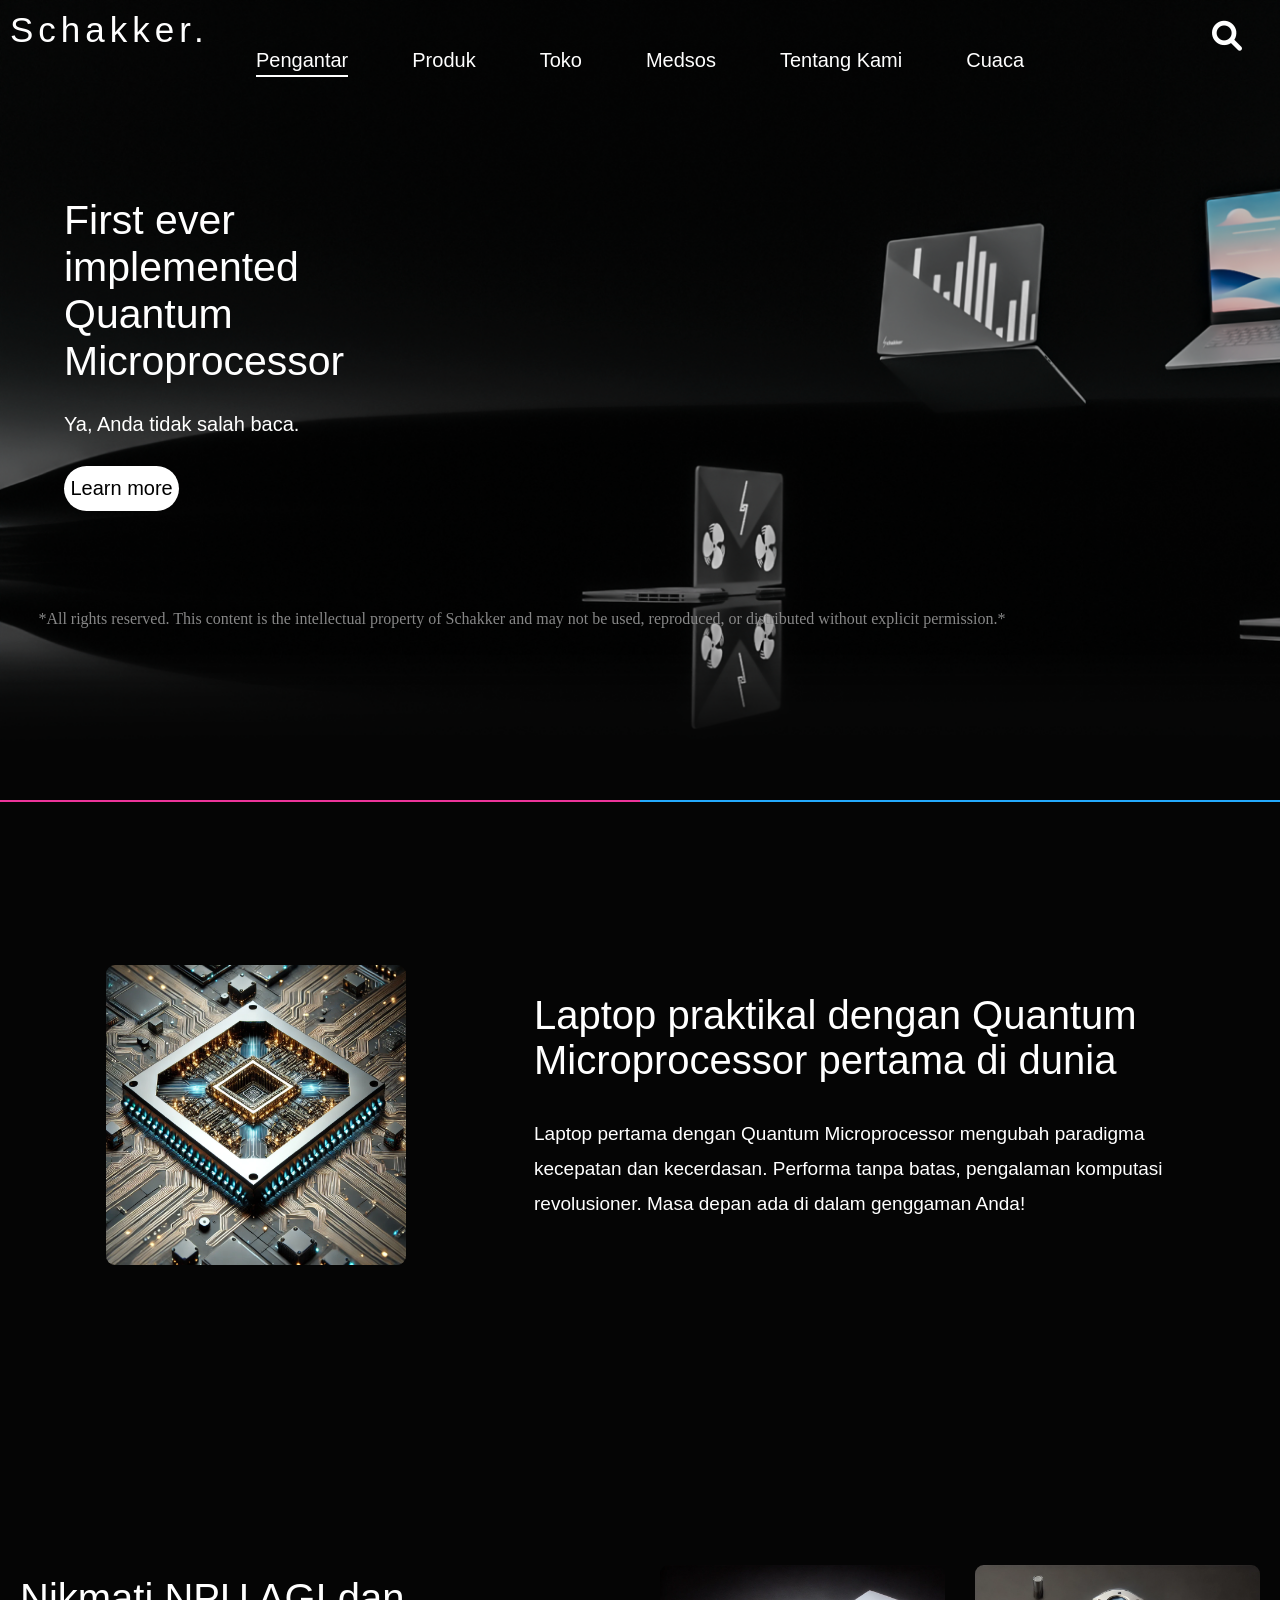
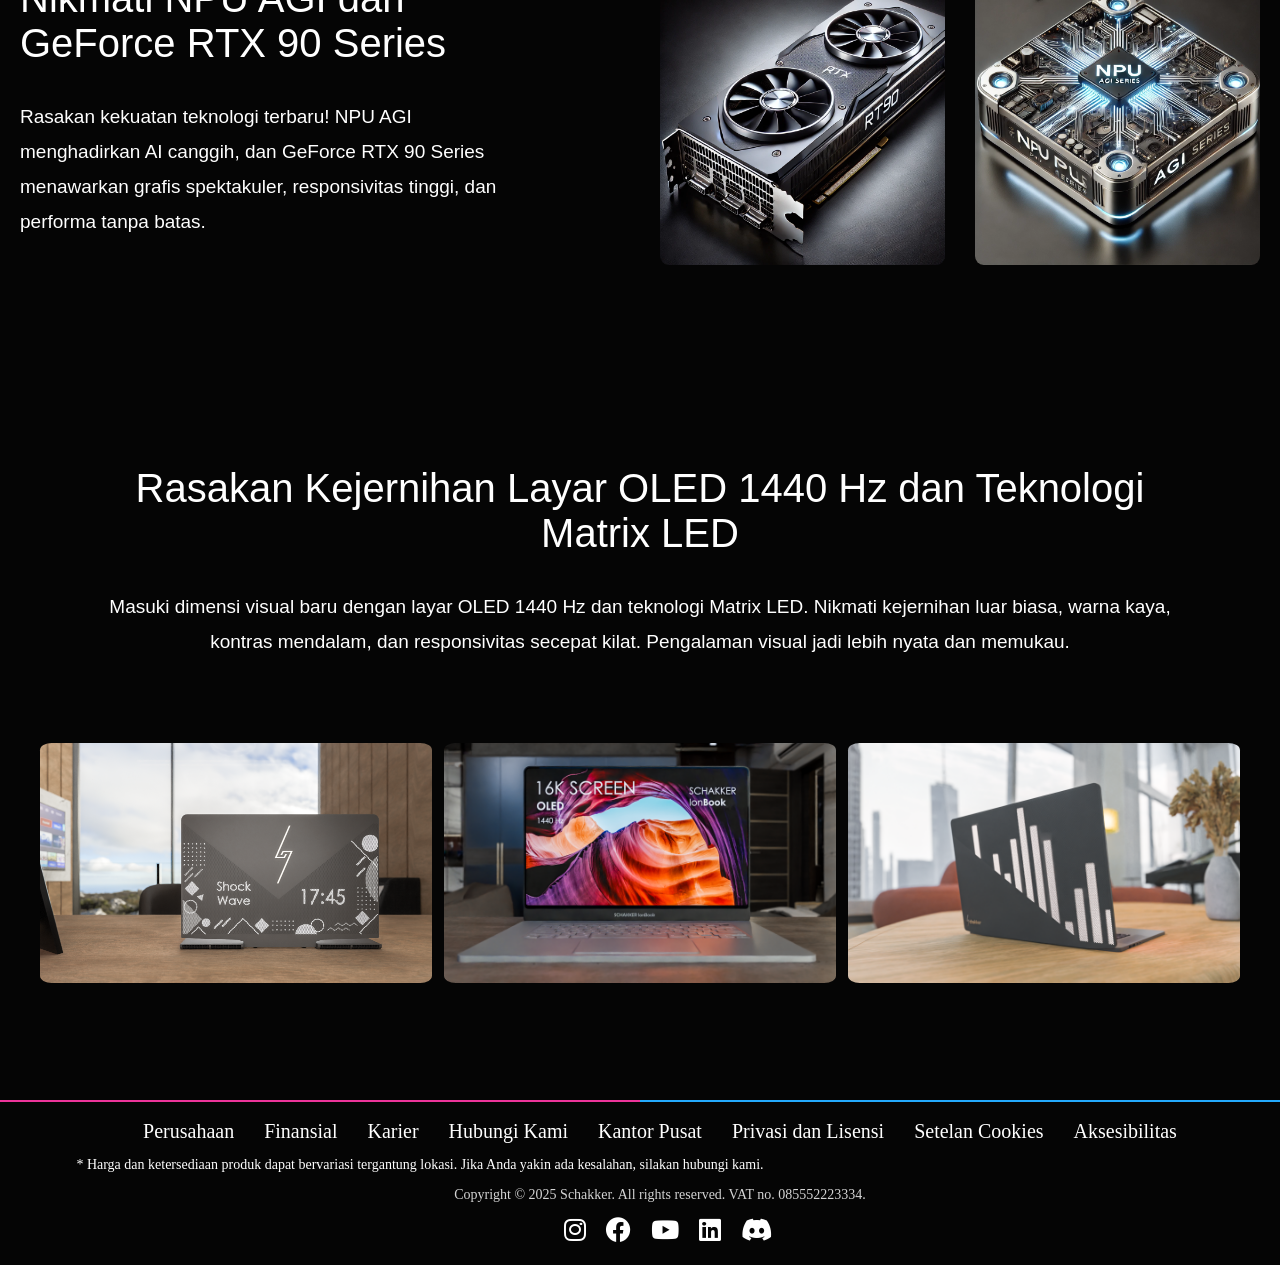
==== commit 14c494ba: "feat: adding APIs, adding multiple files" ====
--- a/index.html
+++ b/index.html
@@ -19,6 +19,7 @@
         <a href="index3.html">Toko</a>
         <a href="index4.html">Medsos</a>
         <a href="index5.html">Tentang Kami</a>
+        <a href="index6.html">Cuaca</a>
       </nav>
       <a href="#" class="search"><i class="fas fa-search"></i></a>
       <div class="text">
